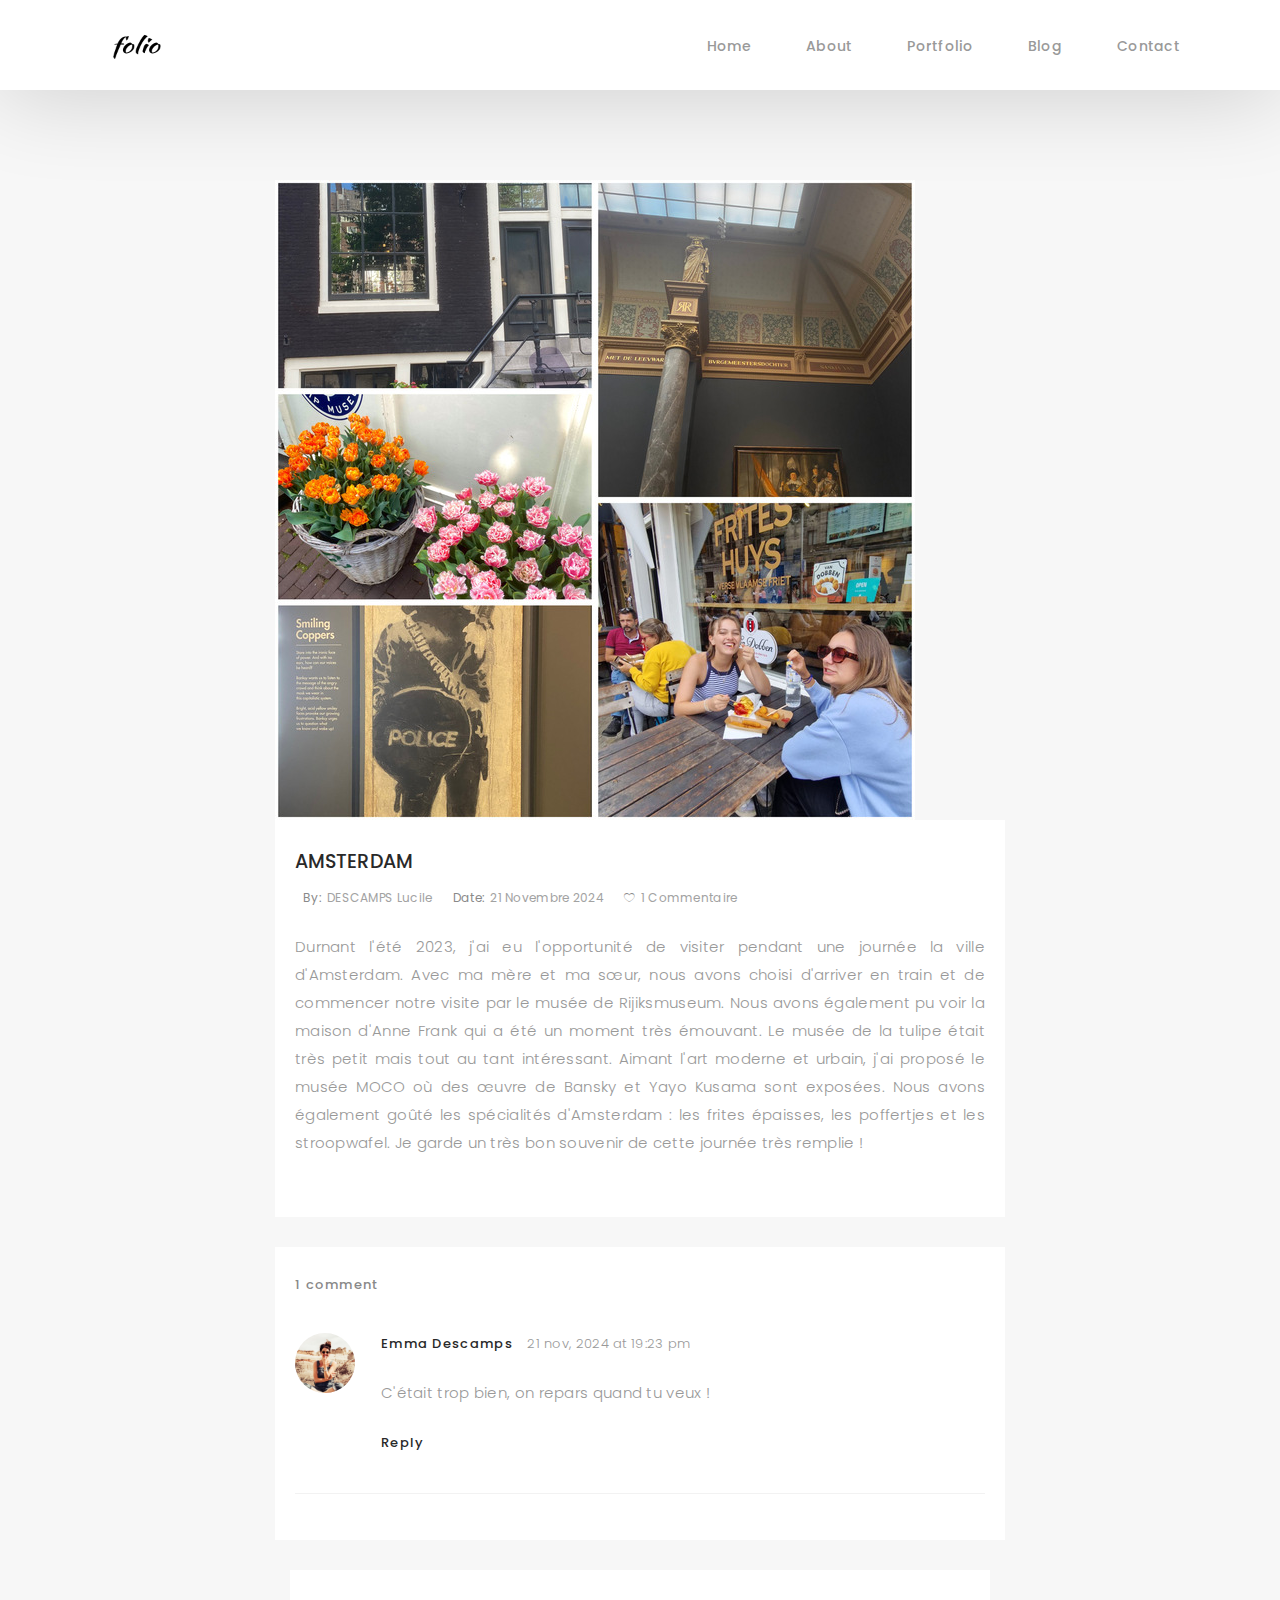
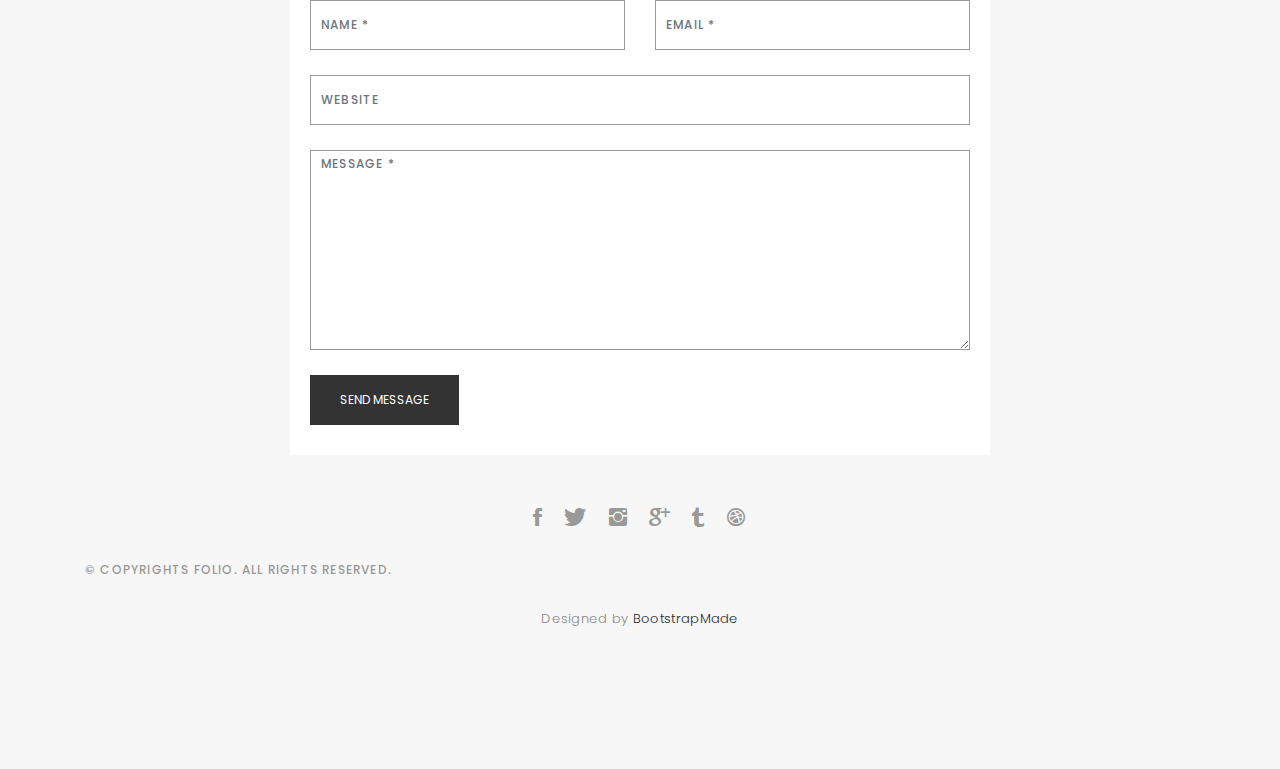
==== blog-single2.html @ 49f2028e "Add files via upload" ====
<!DOCTYPE html>
<html lang="en">

<head>
  <!-- meta -->
  <meta charset="utf-8">
  <meta content="width=device-width, initial-scale=1.0" name="viewport">

  <title>Folio - Blog Singlee</title>
  <meta content="" name="keywords">
  <meta content="" name="description">

  <!-- Google Fonts -->
  <link href="https://fonts.googleapis.com/css?family=Poppins:300,300i,400,400i,500,500i,600,600i,700,700i|Playfair+Display:400,400i,700,700i,900,900i" rel="stylesheet">

  <!-- Bootstrap CSS File -->
  <link href="lib/bootstrap/css/bootstrap.min.css" rel="stylesheet">

  <!-- Libraries CSS Files -->
  <link href="lib/ionicons/css/ionicons.min.css" rel="stylesheet">
  <link href="lib/owlcarousel/assets/owl.carousel.min.css" rel="stylesheet">
  <link href="lib/magnific-popup/magnific-popup.css" rel="stylesheet">
  <link href="lib/hover/hover.min.css" rel="stylesheet">

  <!-- Blog Stylesheet File -->
  <link href="css/blog.css" rel="stylesheet">

  <!-- Main Stylesheet File -->
  <link href="css/style.css" rel="stylesheet">

  <!-- Responsive css -->
  <link href="css/responsive.css" rel="stylesheet">

  <!-- Favicon -->
  <link rel="shortcut icon" href="images/favicon.png">

  <!-- =======================================================
    Theme Name: Folio
    Theme URL: https://bootstrapmade.com/folio-bootstrap-portfolio-template/
    Author: BootstrapMade.com
    Author URL: https://bootstrapmade.com
  ======================================================= -->
</head>

<body>

  <!-- start section navbar -->
  <nav id="main-nav-subpage" class="subpage-nav">
    <div class="row">
      <div class="container">

        <div class="logo">
          <a href="index.html"><img src="images/logo.png" alt="logo"></a>
        </div>

        <div class="responsive"><i data-icon="m" class="ion-navicon-round"></i></div>

        <ul class="nav-menu list-unstyled">
          <li><a href="#homee" class="smoothScroll">Home</a></li>
          <li><a href="#about" class="smoothScroll">About</a></li>
          <li><a href="#portfolio" class="smoothScroll">Portfolio</a></li>
          <li><a href="#blog" class="smoothScroll">Blog</a></li>
          <li><a href="#contact" class="smoothScroll">Contact</a></li>
        </ul>
      </div>
    </div>
  </nav>
  <!-- End section navbar -->
  <!-- start section main content -->
  <div class="main-content paddsection">
    <div class="container">
      <div class="row justify-content-center">
        <div class="col-md-8 col-md-offset-2">
          <div class="row">
            <div class="container-main single-main">
              <div class="col-md-12">
                <div class="block-main mb-30">
                  <img src="images/blog-post-big2.jpg" class="img-responsive" alt="reviews2">
                  <div class="content-main single-post padDiv">
                    <div class="journal-txt">
                      <h4><a href="#">AMSTERDAM</a></h4>
                    </div>
                    <div class="post-meta">
                      <ul class="list-unstyled mb-0">
                        <li class="author">by:<a href="#">DESCAMPS Lucile</a></li>
                        <li class="date">date:<a href="#">21 novembre 2024</a></li>
                        <li class="commont"><i class="ion-ios-heart-outline"></i><a href="#">1 commentaire</a></li>
                      </ul>
                    </div>
                    <p class="mb-30"> Durnant l'été 2023, j'ai eu l'opportunité de visiter pendant une journée la ville d'Amsterdam.

                    Avec ma mère et ma sœur, nous avons choisi d'arriver en train et de commencer notre visite par le musée de Rijiksmuseum. Nous avons également pu voir la maison d'Anne Frank qui a été un moment très émouvant. Le musée de la tulipe était très petit mais tout au tant intéressant.
                  Aimant l'art moderne et urbain, j'ai proposé le musée MOCO où des œuvre de Bansky et Yayo Kusama sont exposées.

                    Nous avons également goûté les spécialités d'Amsterdam : les frites épaisses, les poffertjes et les stroopwafel.

                  Je garde un très bon souvenir de cette journée très remplie !</p>
                  </div>
                </div>
              </div>
              <div class="col-md-12">
                <div class="comments text-left padDiv mb-30">
                  <div class="entry-comments">
                    <h6 class="mb-30">1 comment</h6>
                    <ul class="entry-comments-list list-unstyled">
                      <li>
                        <div class="entry-comments-item">
                          <img src="images/avatar.jpg" class="entry-comments-avatar" alt="">
                          <div class="entry-comments-body">
                            <span class="entry-comments-author">Emma Descamps </span>
                            <span><a href="#">21 nov, 2024 at 19:23 pm</a></span>
                            <p class="mb-10"> C'était trop bien, on repars quand tu veux !</p>
                            <a class="rep" href="#">Reply</a>
                          </div>
                        </div>
                        
                </div>
              </div>
              <div class="col-lg-12">
                <div class="cmt padDiv">
                  <form id="comment-form" method="post" action="" role="form">
                    <div class="row">
                        <div class="col-lg-6">
                          <div class="form-group">
                            <input id="form_name" type="text" name="name" class="form-control" placeholder="Name *" required="required">
                          </div>
                        </div>
                        <div class="col-lg-6">
                          <div class="form-group">
                            <input id="form_email" type="email" name="email" class="form-control" placeholder="email *" required="required">
                          </div>
                        </div>
                        <div class="col-md-12">
                          <div class="form-group">
                            <input id="form_name" type="text" name="website" class="form-control" placeholder="Website">
                          </div>
                        </div>
                        <div class="col-lg-12">
                          <div class="form-group">
                            <textarea id="form_message" name="message" class="form-control" placeholder="Message *" style="height: 200px;" required="required"></textarea>
                          </div>
                        </div>
                        <div class="col-lg-12">
                          <input type="submit" class="btn btn-defeault btn-send" value="Send message">
                        </div>
                    </div>
                  </form>
                </div>
              </div>
            </div>
          </div>
        </div>
      </div>
    </div>
  </div>
  <!--  </div> -->
  <!-- start section main content -->

  <!-- start section footer -->
  <div id="footer" class="text-center">
    <div class="container">
      <div class="socials-media text-center">

        <ul class="list-unstyled">
          <li><a href="#"><i class="ion-social-facebook"></i></a></li>
          <li><a href="#"><i class="ion-social-twitter"></i></a></li>
          <li><a href="#"><i class="ion-social-instagram"></i></a></li>
          <li><a href="#"><i class="ion-social-googleplus"></i></a></li>
          <li><a href="#"><i class="ion-social-tumblr"></i></a></li>
          <li><a href="#"><i class="ion-social-dribbble"></i></a></li>
        </ul>

      </div>

      <p>&copy; Copyrights Folio. All rights reserved.</p>

      <div class="credits">
        <!--
          All the links in the footer should remain intact.
          You can delete the links only if you purchased the pro version.
          Licensing information: https://bootstrapmade.com/license/
          Purchase the pro version with working PHP/AJAX contact form: https://bootstrapmade.com/buy/?theme=Folio
        -->
        Designed by <a href="https://bootstrapmade.com/">BootstrapMade</a>
      </div>

    </div>
  </div>
  <!-- End section footer -->

  <!-- JavaScript Libraries -->
  <script src="lib/jquery/jquery.min.js"></script>
  <script src="lib/jquery/jquery-migrate.min.js"></script>
  <script src="lib/bootstrap/js/bootstrap.bundle.min.js"></script>
  <script src="lib/typed/typed.js"></script>
  <script src="lib/owlcarousel/owl.carousel.min.js"></script>
  <script src="lib/magnific-popup/magnific-popup.min.js"></script>
  <script src="lib/isotope/isotope.pkgd.min.js"></script>

  <!-- Contact Form JavaScript File -->
  <script src="contactform/contactform.js"></script>

  <!-- Template Main Javascript File -->
  <script src="js/main.js"></script>

</body>

</html>
---- css/blog.css ----
/*-----------------------------------------------------------------------------------*/

/*  -  Navbar fixd page
/*-----------------------------------------------------------------------------------*/

.subpage-nav {
  display: block !important;
  position: relative;
}

/*-----------------------------------------------------------------------------------*/

/*  /* Single page */

/*-----------------------------------------------------------------------------------*/

/* main content */

.main-content {
  background: #f7f7f7;
}

.main-content .container-main {
  display: inline-block;
  width: 100%;
}

.main-content .container-main .block-main {
  margin-bottom: 30px;
  overflow: hidden;
}

.container-main .block-main .content-main {
  background: #fff none repeat scroll 0 0;
  display: inline-block;
  width: 100%;
}

.journal-txt h4 a {
  display: block;
  font-size: 19px;
  line-height: 24px;
  margin: 0 0 13px 0;
  font-weight: 500;
  color: #292929;
  -moz-transition: all 0.5s ease-in-out 0s;
  -ms-transition: all 0.5s ease-in-out 0s;
  -o-transition: all 0.5s ease-in-out 0s;
  -webkit-transition: all 0.5s ease-in-out 0s;
  transition: all 0.5s ease-in-out 0s;
}

.journal-txt h4 a:hover {
  color: #b8a07e;
  -moz-transition: all 0.5s ease-in-out 0s;
  -ms-transition: all 0.5s ease-in-out 0s;
  -o-transition: all 0.5s ease-in-out 0s;
  -webkit-transition: all 0.5s ease-in-out 0s;
  transition: all 0.5s ease-in-out 0s;
}

.post-meta ul li {
  font-size: 12px;
  font-weight: normal;
  margin-left: 8px;
  margin-right: 8px;
  text-transform: capitalize;
  display: inline-block;
  float: none;
}

.content-main .post-meta a {
  color: #a2a2a2;
  margin-left: 5px;
}

/* Commonts */

.comments {
  background: #fff;
}

.entry-comments h6 {
  margin-right: 10px;
  font-size: 13px;
  letter-spacing: 0.1em;
  font-weight: 500;
}

.entry-comments-item {
  margin-top: 40px;
  padding-bottom: 40px;
  border-bottom: 1px solid #f2f2f2;
}

.entry-comments-avatar {
  position: absolute;
  display: block;
  border-radius: 50%;
  width: 60px;
  height: 60px;
}

.entry-comments-body {
  padding-left: 86px;
}

.entry-comments-author {
  margin-right: 10px;
  font-size: 13px;
  color: #292929;
  letter-spacing: 0.1em;
  font-weight: 500;
}

.rep {
  font-size: 13px;
  color: #292929;
  letter-spacing: 0.1em;
  font-weight: 500;
  text-transform: capitalize;
}

.entry-comments span a {
  font-size: 13px;
  color: #999;
}

.entry-comments-reply {
  padding-left: 10%;
}

/* Commonts form */

.cmt {
  background: #fff;
}

blockquote {
  padding: 40px;
  background-color: #f2f2f2;
  margin: 30px 0;
  border: none;
  border-left: 4px solid #b8a07e;
}
---- css/style.css ----
/*
  Theme Name: Folio
  Theme URL: https://bootstrapmade.com/folio-bootstrap-portfolio-template/
  Author: BootstrapMade.com
  Author URL: https://bootstrapmade.com
*/

/*  General Styling
/*-----------------------------------------------------------------------------------*/

body {
  background: #ffffff;
  color: #898989;
  font-family: 'Poppins', helvetica;
  font-size: 15px;
  font-weight: 300;
  line-height: 20px;
  letter-spacing: 0.02em;
  overflow-x: hidden;
  margin: 0 auto;
  padding: 0;
  -moz-box-sizing: border-box;
  -ms-box-sizing: border-box;
  -o-box-sizing: border-box;
  -webkit-box-sizing: border-box;
  box-sizing: border-box;
}

h1, h2, h3, h4, h5, h6 {
  margin: 0;
}

h2 {
  color: #292929;
  font-weight: 600;
}

h4 {
  color: #292929;
  font-size: 14px;
  font-weight: 600;
}

a {
  color: #292929;
  text-decoration: none !important;
  -moz-transition: all 0.5s ease-in-out 0s;
  -ms-transition: all 0.5s ease-in-out 0s;
  -o-transition: all 0.5s ease-in-out 0s;
  -webkit-transition: all 0.5s ease-in-out 0s;
  transition: all 0.5s ease-in-out 0s;
}

a:hover {
  -moz-transition: all 0.5s ease-in-out 0s;
  -ms-transition: all 0.5s ease-in-out 0s;
  -o-transition: all 0.5s ease-in-out 0s;
  -webkit-transition: all 0.5s ease-in-out 0s;
  transition: all 0.5s ease-in-out 0s;
}

a:hover, a:focus {
  color: #b8a07e;
  text-decoration: underline;
}

nav ul li a {
  padding: 2px 0 0 0;
  position: relative;
  display: block;
  font-size: 12px;
  color: #999999;
  letter-spacing: 0.1em;
  font-weight: 500;
  line-height: 14px;
  text-transform: uppercase;
  -moz-transition: all 0.5s ease-in-out 0s;
  -ms-transition: all 0.5s ease-in-out 0s;
  -o-transition: all 0.5s ease-in-out 0s;
  -webkit-transition: all 0.5s ease-in-out 0s;
  transition: all 0.5s ease-in-out 0s;
}

p {
  margin: 25px 0;
  padding: 0;
  font-size: 15px;
  color: #999999;
  line-height: 28px;
  text-align :justify;
}

::-moz-selection {
  background: #b8a07e;
  color: #fff;
}

::selection {
  background: #b8a07e;
  color: #fff;
}

.btn {
  background: #333;
  border: medium none;
  border-radius: 0;
  color: #fff;
  font-size: 12px;
  height: 50px;
  line-height: 50px;
  padding: 0 30px;
  text-transform: uppercase;
}

.btn:hover, .btn:focus {
  color: #fff;
}

.padDiv {
  padding: 30px 20px;
}

.section-title {
  margin-bottom: 70px;
}

.section-title h2 {
  font-size: 25px;
  letter-spacing: 2px;
  text-transform: uppercase;
}

.form-control {
  background-color: transparent;
  border: 1px solid #999;
  border-radius: 0;
  color: #999999;
  font-size: 12px;
  font-weight: 500;
  height: 50px;
  letter-spacing: 0.1em;
  padding-left: 10px;
  margin: 0 0 25px 0;
  line-height: 14px;
  text-transform: uppercase;
}

.form-control:focus {
  box-shadow: none;
  outline: 0 none;
}

.paddsection {
  padding-top: 90px;
  padding-bottom: 90px;
}

.paddsections {
  padding-top: 90px;
  padding-bottom: 90px !important;
}

.hvr-shutter-in-horizontal::before {
  background: #333;
}

.hvr-shutter-in-horizontal:hover {
  background: #b8a07e;
}

.mb-30 {
  margin-bottom: 30px;
}

/*-----------------------------------------------------------------------------------*/
/*  Navbar Top
/*-----------------------------------------------------------------------------------*/

nav {
  position: fixed;
  background: #fff;
  z-index: 1000;
  width: 100%;
  padding: 20px;
  display: none;
  -webkit-box-shadow: 0px 2px 92px 0px rgba(0, 0, 0, 0.18);
  -moz-box-shadow: 0px 2px 92px 0px rgba(0, 0, 0, 0.18);
  box-shadow: 0px 2px 92px 0px rgba(0, 0, 0, 0.18);
}

.nav-menu {
  float: right;
  line-height: 32px;
  margin-bottom: 0;
  padding-top: 16px;
}

nav ul li {
  float: left;
  margin-right: 15px;
  font-family: 'Poppins', sans-serif;
  font-size: 14px;
  margin-left: 40px;
}

nav ul li a {
  padding: 2px 0 0 0;
  position: relative;
  display: block;
  font-size: 14px;
  color: #999999;
  font-family: 'Poppins', helvetica;
  font-weight: 500;
  line-height: 16px;
  text-transform: uppercase;
  letter-spacing: 0.02em;
  text-transform: capitalize;
}

.logo {
  float: left;
}

.logo img {
  width: 100px;
  height: 50px;
}

.responsive {
  display: none;
  font-size: 23px;
}

.active {
  color: #afafaf;
}

/*----------------------------------------------------------------------------------*/
/*  Header
/*-----------------------------------------------------------------------------------*/

#header {
  background: url("../images/home-bg.jpg") repeat scroll center center / cover;
  height: 100vh;
  width: 100%;
}


#header .header-content {
  height: 100vh;
  text-align: left;
  width: 100%;
  display: flex;
  justify-content: center;
  flex-direction: column;
}

.header-content h1 {
  font-size: 40px;
  font-weight: 700;
  margin-bottom: 10px;
  text-transform: uppercase;
  color: #fff;
}

.header-content p {
  font-size: 13px;
  letter-spacing: 5px;
  margin-top: 0;
  margin-bottom: 30px;
  text-transform: capitalize;
  color: #fff;
  font-weight: 500;
}

.header-content .list-social li {
  float: left;
  margin-right: 20px;
}

.header-content .list-social li i {
  color: #fff;
  font-size: 15px;
}

/*-----------------------------------------------------------------------------------*/
/*  Aout-us
/*-----------------------------------------------------------------------------------*/

#about {
  width: 100%;
  height: auto;
  background: #f7f7f7;
  padding-top: 190px;
}

#about .div-img-bg {
  padding-bottom: 30px;
  border: 20px solid #b8a07e;
}

#about .div-img-bg .about-img img {
  width: 100%;
  box-shadow: 0px 0px 85px 0px rgba(0, 0, 0, 0.14);
  margin-top: -60px;
  margin-left: 40px;
  height: 400px;
  object-fit: cover;
}

#about .about-descr .p-heading {
  font-family: 'Playfair Display', serif;
  font-size: 28px;
  text-align: left;
}

#about .about-descr .separator {
  max-width: 80%;
  margin-bottom: 0;
  text-align: left;
}

/*-----------------------------------------------------------------------------------*/
/*   Services
/*-----------------------------------------------------------------------------------*/

#services {
  background: #f7f7f7;
  position: relative;
  padding-bottom: 80px;
}

.owl-item {
  float: left;
}
.services-block span {
  margin: 10px 0;
  position: relative;
  font-size: 13px;
  color: #292929;
  letter-spacing: 0.1em;
  font-weight: 500;
  text-transform: uppercase;
  display: block;
}

.services-block .separator {
  margin: 0;
  font-size: 13px;
  line-height: 22px;
}

.services-block i {
  font-size: 44px;
  color: #b8a07e;
  line-height: 44px;
}


.services-carousel  .owl-stage-outer {
  overflow: hidden;
}

.services-carousel .owl-dots {
  margin-top: 5px;
  text-align: center;
}

.services-carousel .owl-dot {
  display: inline-block;
  margin: 0 5px;
  width: 12px !important;
  height: 12px !important;
  border-radius: 50%;
  border: 0;
  padding: 0 !important;
  background-color: #ddd;
  cursor: pointer;
}

.services-carousel .owl-dot.active {
  background-color: #b8a07e;
}

.owl-nav {
  display: none;
}


/*-----------------------------------------------------------------------------------*/
/*  Portfolio
/*-----------------------------------------------------------------------------------*/

#portfolio {
  position: relative;
  padding-bottom: 50px;
}

#portfolio .portfolio-list {
  margin-bottom: 50px;
}

#portfolio .portfolio-list .nav {
  display: inline-block;
  margin: 0;
}

#portfolio .portfolio-list .nav li {
  margin: 0 40px 0 0;
  float: left;
  font-size: 14px;
  color: #999999;
  line-height: 16px;
  cursor: pointer;
  font-family: 'Poppins', helvetica;
  font-weight: 500;
  letter-spacing: 0.02em;
  text-transform: capitalize;
  -moz-transition: all 0.5s ease-in-out 0s;
  -ms-transition: all 0.5s ease-in-out 0s;
  -o-transition: all 0.5s ease-in-out 0s;
  -webkit-transition: all 0.5s ease-in-out 0s;
  transition: all 0.5s ease-in-out 0s;
}

#portfolio .portfolio-list .nav li:hover, #portfolio .portfolio-list .nav li.filter-active  {
  color: #b8a07e;
  -moz-transition: all 0.5s ease-in-out 0s;
  -ms-transition: all 0.5s ease-in-out 0s;
  -o-transition: all 0.5s ease-in-out 0s;
  -webkit-transition: all 0.5s ease-in-out 0s;
  transition: all 0.5s ease-in-out 0s;
}

#portfolio .portfolio-container {
  display: inline-block;
  margin-bottom: 50px;
  width: 100%;
}

.portfolio-thumbnail {
  margin-bottom: 30px;
  overflow: hidden;
  min-height: 260px;
}

.portfolio-thumbnail img {
  max-width: 100%;
}

/*-----------------------------------------------------------------------------------*/
/*  Journal
/*-----------------------------------------------------------------------------------*/

#journal,  #journal-blog {
  height: auto;
  width: 100%;
  background: #f7f7f7;
  padding-bottom: 60px;
  position: relative;
}

#journal-blog {
  background: #fff;
  padding-bottom: 30px;
}

#journal .journal-block {
  display: inline-block;
  height: auto;
  width: 100%;
}

#journal .journal-block .journal-info {
  position: relative;
}

.journal-block .journal-info img {
  max-width: 100%;
}

.journal-block .journal-info .journal-txt {
  padding: 25px 0px;
  position: relative;
}

.journal-block .journal-info .journal-txt h4 a {
  display: block;
  font-size: 19px;
  line-height: 24px;
  margin: 0 0 13px 0;
  font-weight: 500;
  color: #292929;
  -moz-transition: all 0.5s ease-in-out 0s;
  -ms-transition: all 0.5s ease-in-out 0s;
  -o-transition: all 0.5s ease-in-out 0s;
  -webkit-transition: all 0.5s ease-in-out 0s;
  transition: all 0.5s ease-in-out 0s;
}

.journal-block .journal-info .journal-txt h4 a:hover {
  color: #b8a07e;
  -moz-transition: all 0.5s ease-in-out 0s;
  -ms-transition: all 0.5s ease-in-out 0s;
  -o-transition: all 0.5s ease-in-out 0s;
  -webkit-transition: all 0.5s ease-in-out 0s;
  transition: all 0.5s ease-in-out 0s;
}

.journal-block .journal-info .journal-txt p {
  margin: 0;
  font-size: 14px;
  line-height: 24px;
}

/*-----------------------------------------------------------------------------------*/
/*  Contact
/*-----------------------------------------------------------------------------------*/

#contact {
  height: auto;
  width: 100%;
}

.contact-details {
  list-style: none;
  margin: 0;
  padding: 0;
}

.contact-details li {
  padding-bottom: 10px;
}

#contact input, #contact textarea {
  width: 100%;
}


#contact  #sendmessage {
  color: #18d26e;
  border: 1px solid #18d26e;
  display: none;
  text-align: center;
  padding: 15px;
  font-weight: 600;
  margin: 15px;
}

#contact  #errormessage {
  color: red;
  display: none;
  border: 1px solid red;
  text-align: center;
  padding: 15px;
  font-weight: 600;
  margin: 15px;
}

#contact #sendmessage.show, #contact #errormessage.show, #contact .show {
  display: block;
}

#contact .validation {
  color: red;
  display: none;
  margin: 0 0 20px;
  font-weight: 400;
  font-size: 13px;
}

/*-----------------------------------------------------------------------------------*/
/*  Footer
/*-----------------------------------------------------------------------------------*/

#footer {
  background: #f7f7f7;
  padding-top: 50px;
  padding-bottom: 50px;
}

#footer .socials-media {
  width: 100%;
}

#footer .socials-media ul {
  display: inline-block;
  float: none;
  margin: 0 0 20px 0;
}

#footer .socials-media ul li {
  float: left;
  margin-left: 10px;
  margin-right: 10px;
}

#footer .socials-media ul li a {
  font-size: 24px;
  color: #999;
  letter-spacing: 0.1em;
  font-weight: 500;
  background: transparent;
  text-transform: uppercase;
  -moz-transition: all 0.5s ease-in-out 0s;
  -ms-transition: all 0.5s ease-in-out 0s;
  -o-transition: all 0.5s ease-in-out 0s;
  -webkit-transition: all 0.5s ease-in-out 0s;
  transition: all 0.5s ease-in-out 0s;
}

#footer .socials-media ul li a:hover {
  color: #b8a07e;
  -moz-transition: all 0.5s ease-in-out 0s;
  -ms-transition: all 0.5s ease-in-out 0s;
  -o-transition: all 0.5s ease-in-out 0s;
  -webkit-transition: all 0.5s ease-in-out 0s;
  transition: all 0.5s ease-in-out 0s;
}

#footer p {
  font-size: 12px;
  letter-spacing: 0.1em;
  font-weight: 500;
  margin-top: 0;
  text-transform: uppercase;
}

.credits {
  font-size: 13px;
}
---- css/responsive.css ----
/** Width between 1200x to 0
 *  ~~~~~~~~~~~~~~~~~~~~~~~~~~~~~~~~~~~~
 */

@media (min-width: 1200px) {

}

/** Width between 992px to 1199px
 *  ~~~~~~~~~~~~~~~~~~~~~~~~~~~~~~~~~~~~
 */

@media (min-width: 992px) and (max-width: 1199px) {
  
}

/** Width between 768px to 991px
 *  ~~~~~~~~~~~~~~~~~~~~~~~~~~~~~~~~~~~~
 */

@media (min-width: 768px) and (max-width: 991px) {
  /* Navbar */
  nav {
    padding: 10px 15px;
  }
  .nav-menu {
    margin-top: 40px;
    display: none;
    float: none;
    width: 100%;
  }
  .nav-menu li {
    float: none;
    width: 100%;
    text-align: center;
    border-top: 1px solid #f7f7f7;
    line-height: 45px;
    margin-left: 0;
    padding-top: 10px;
    padding-bottom: 10px;
  }
  .responsive {
    float: right;
    padding-top: 15px;
    display: block;
  }
  /* About */
  .head-info .header-content .cmaster h1 {
    font-size: 32px;
  }
  #about .div-img-bg {
    padding: 0;
  }
  #about .div-img-bg .about-img img {
    margin-top: 0%;
    margin-left: calc(0% - 0px);
  }
  #about .about-descr .p-heading {
    font-size: 20px;
  }
  #about .about-descr .separator {
    max-width: 100%;
    margin-bottom: 0;
  }
  /* portfolio */
  #portfolio .portfolio-list .nav li {
    float: none;
    margin: 20px;
    display: inline-block;
  }
  /* journal */
  #journal .journal-block .journal-info {
    margin-bottom: 30px;
  }
  /* Contact */
  .contact-contact {
    margin-bottom: 30px;
  }
  /* Footer */
  #footer .socials-media ul li {
    margin-right: 0;
    margin-left: 0;
    float: none;
    display: inline-block;
  }
}

/** Width between 767px to 0
 *  ~~~~~~~~~~~~~~~~~~~~~~~~~~~~~~~~~~~~
 */

@media (max-width: 767px) {
  /* Navbar */
  nav {
    padding: 20px 15px;
  }
  .nav-menu {
    margin-top: 40px;
    display: none;
    float: none;
    width: 100%;
  }
  .nav-menu li {
    float: none;
    width: 100%;
    text-align: center;
    border-top: 1px solid #f7f7f7;
    line-height: 45px;
    margin-left: 0;
    padding-top: 10px;
    padding-bottom: 10px;
  }
  .responsive {
    float: right;
    padding-top: 15px;
    display: block;
  }
  /* About */
  .head-info .header-content h1 {
    font-size: 32px;
  }
  #about .div-img-bg {
    padding: 0;
  }
  #about .div-img-bg .about-img img {
    margin-top: 0%;
    margin-left: calc(0% - 0px);
  }
  #about .about-descr .p-heading {
    font-size: 20px;
  }
  #about .about-descr .separator {
    max-width: 100%;
    margin-bottom: 0;
  }
  /* portfolio */
  #portfolio .portfolio-list .nav li {
    float: none;
    margin: 20px;
    display: inline-block;
  }
  /* journal */
  #journal .journal-block .journal-info {
    margin-bottom: 30px;
  }
  /* Contact */
  .contact-contact {
    margin-bottom: 30px;
  }
  /* Footer */
  #footer .socials-media ul li {
    margin-right: 0;
    margin-left: 0;
    float: none;
    display: inline-block;
  }
}

/** Width between 600px to 0
 *  ~~~~~~~~~~~~~~~~~~~~~~~~~~~~~~~~~~~~
 */

@media (max-width: 600px) {
  /* Navbar */
  nav {
    padding: 20px 15px;
  }
  .nav-menu {
    margin-top: 40px;
    display: none;
    float: none;
    width: 100%;
  }
  .nav-menu li {
    float: none;
    width: 100%;
    text-align: center;
    border-top: 1px solid #f7f7f7;
    line-height: 45px;
    margin-left: 0;
    padding-top: 10px;
    padding-bottom: 10px;
  }
  .responsive {
    float: right;
    padding-top: 15px;
    display: block;
  }
  /* About */
  .head-info .header-content h1 {
    font-size: 32px;
  }
  #about .div-img-bg {
    padding: 0;
  }
  #about .div-img-bg .about-img img {
    margin-top: 0%;
    margin-left: calc(0% - 0px);
  }
  #about .about-descr .p-heading {
    font-size: 20px;
  }
  #about .about-descr .separator {
    max-width: 100%;
    margin-bottom: 0;
  }
  /* portfolio */
  #portfolio .portfolio-list .nav li {
    float: none;
    margin: 10px;
    display: inline-block;
  }
  /* journal */
  #journal .journal-block .journal-info {
    margin-bottom: 30px;
  }
  /* Contact */
  .contact-contact {
    margin-bottom: 30px;
  }
  /* Footer */
  #footer .socials-media ul li {
    margin-right: 0;
    margin-left: 0;
    float: none;
    display: inline-block;
  }
}

/** Width between 480px to 0
 *  ~~~~~~~~~~~~~~~~~~~~~~~~~~~~~~~~~~~~
 */

@media (max-width: 480px) {
  /* Navbar */
  nav {
    padding: 20px 15px;
  }
  .nav-menu {
    margin-top: 40px;
    display: none;
    float: none;
    width: 100%;
  }
  .nav-menu li {
    float: none;
    width: 100%;
    text-align: center;
    border-top: 1px solid #f7f7f7;
    line-height: 45px;
    margin-left: 0;
    padding-top: 10px;
    padding-bottom: 10px;
  }
  .responsive {
    float: right;
    padding-top: 15px;
    display: block;
  }
  /* About */
  .head-info .header-content h1 {
    font-size: 32px;
  }
  #about .div-img-bg {
    padding: 0;
  }
  #about .div-img-bg .about-img img {
    margin-top: 0%;
    margin-left: calc(0% - 0px);
  }
  #about .about-descr .p-heading {
    font-size: 20px;
  }
  #about .about-descr .separator {
    max-width: 100%;
    margin-bottom: 0;
  }
  /* portfolio */
  #portfolio .portfolio-list .nav li {
    float: none;
    margin: 20px;
  }
  /* journal */
  #journal .journal-block .journal-info {
    margin-bottom: 30px;
  }
  /* Contact */
  .contact-contact {
    margin-bottom: 30px;
  }
  /* Footer */
  #footer .socials-media ul li {
    margin-right: 0;
    margin-left: 0;
    float: none;
    display: inline-block;
  }
}

/** Width between 320px to 0
 *  ~~~~~~~~~~~~~~~~~~~~~~~~~~~~~~~~~~~~
 */

@media (max-width: 320px) {
  /* Navbar */
  nav {
    padding: 20px 15px;
  }
  .nav-menu {
    margin-top: 40px;
    display: none;
    float: none;
    width: 100%;
  }
  .nav-menu li {
    float: none;
    width: 100%;
    text-align: center;
    border-top: 1px solid #f7f7f7;
    line-height: 45px;
    margin-left: 0;
    padding-top: 10px;
    padding-bottom: 10px;
  }
  .responsive {
    float: right;
    padding-top: 15px;
    display: block;
  }
  /* About */
  .head-info .header-content h1 {
    font-size: 32px;
  }
  #about .div-img-bg {
    padding: 0;
  }
  #about .div-img-bg .about-img img {
    margin-top: 0%;
    margin-left: calc(0% - 0px);
  }
  #about .about-descr .p-heading {
    font-size: 20px;
  }
  #about .about-descr .separator {
    max-width: 100%;
    margin-bottom: 0;
  }
  /* portfolio */
  #portfolio .portfolio-list .nav li {
    float: none;
    margin: 20px;
  }
  /* journal */
  #journal .journal-block .journal-info {
    margin-bottom: 30px;
  }
  /* Contact */
  .contact-contact {
    margin-bottom: 30px;
  }
  /* Footer */
  #footer .socials-media ul li {
    margin-right: 0;
    margin-left: 0;
    float: none;
    display: inline-block;
  }
  /* Single page */
  .entry-comments-body span {
    display: inline-block;
    margin-right: 0;
  }
}
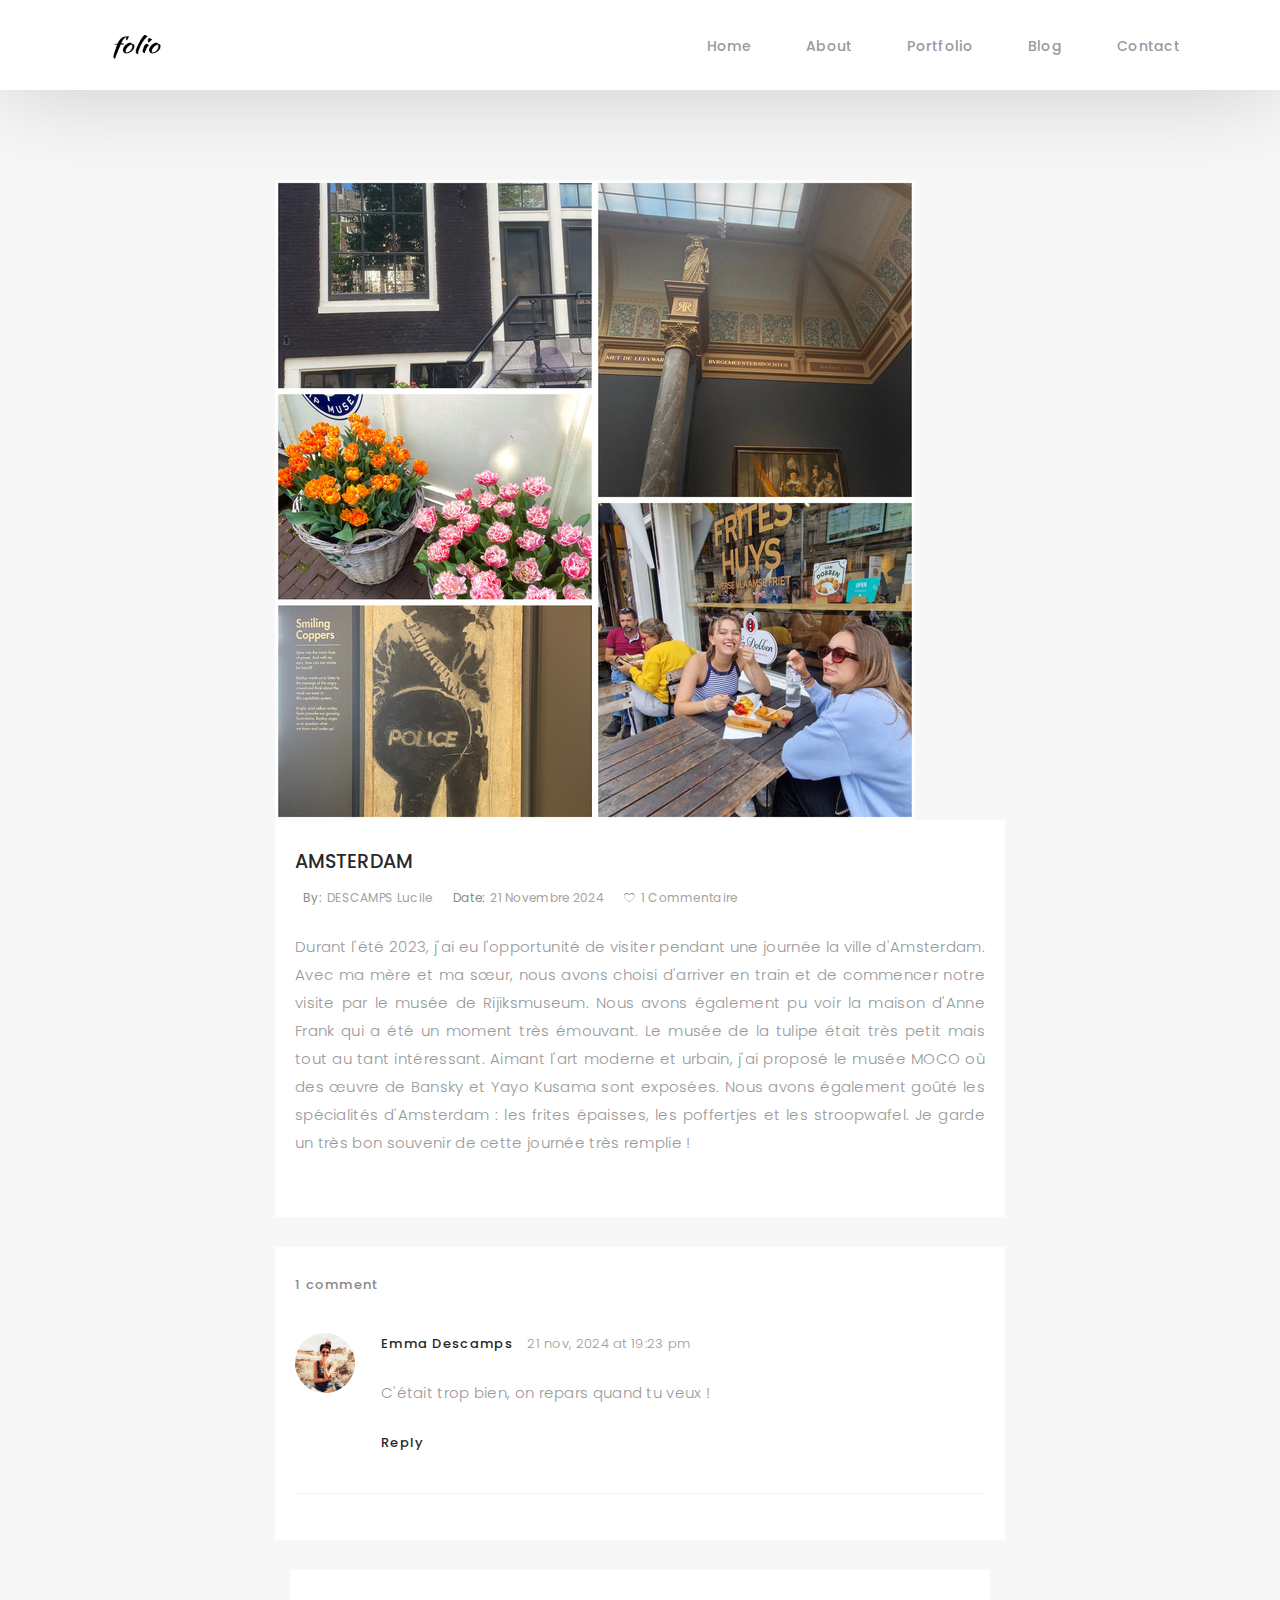
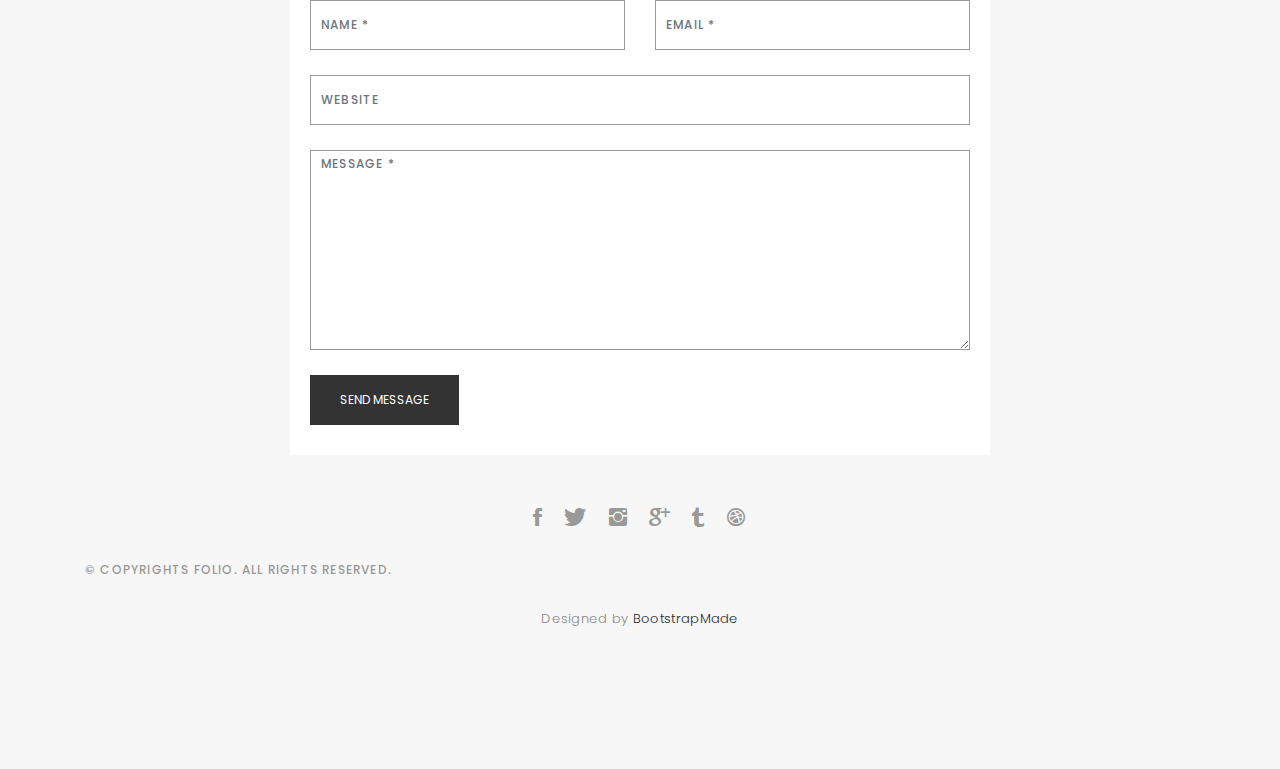
==== commit ed34d238: "Update blog-single2.html" ====
--- a/blog-single2.html
+++ b/blog-single2.html
@@ -87,7 +87,7 @@
                         <li class="commont"><i class="ion-ios-heart-outline"></i><a href="#">1 commentaire</a></li>
                       </ul>
                     </div>
-                    <p class="mb-30"> Durnant l'été 2023, j'ai eu l'opportunité de visiter pendant une journée la ville d'Amsterdam.
+                    <p class="mb-30"> Durant l'été 2023, j'ai eu l'opportunité de visiter pendant une journée la ville d'Amsterdam.
 
                     Avec ma mère et ma sœur, nous avons choisi d'arriver en train et de commencer notre visite par le musée de Rijiksmuseum. Nous avons également pu voir la maison d'Anne Frank qui a été un moment très émouvant. Le musée de la tulipe était très petit mais tout au tant intéressant.
                   Aimant l'art moderne et urbain, j'ai proposé le musée MOCO où des œuvre de Bansky et Yayo Kusama sont exposées.
